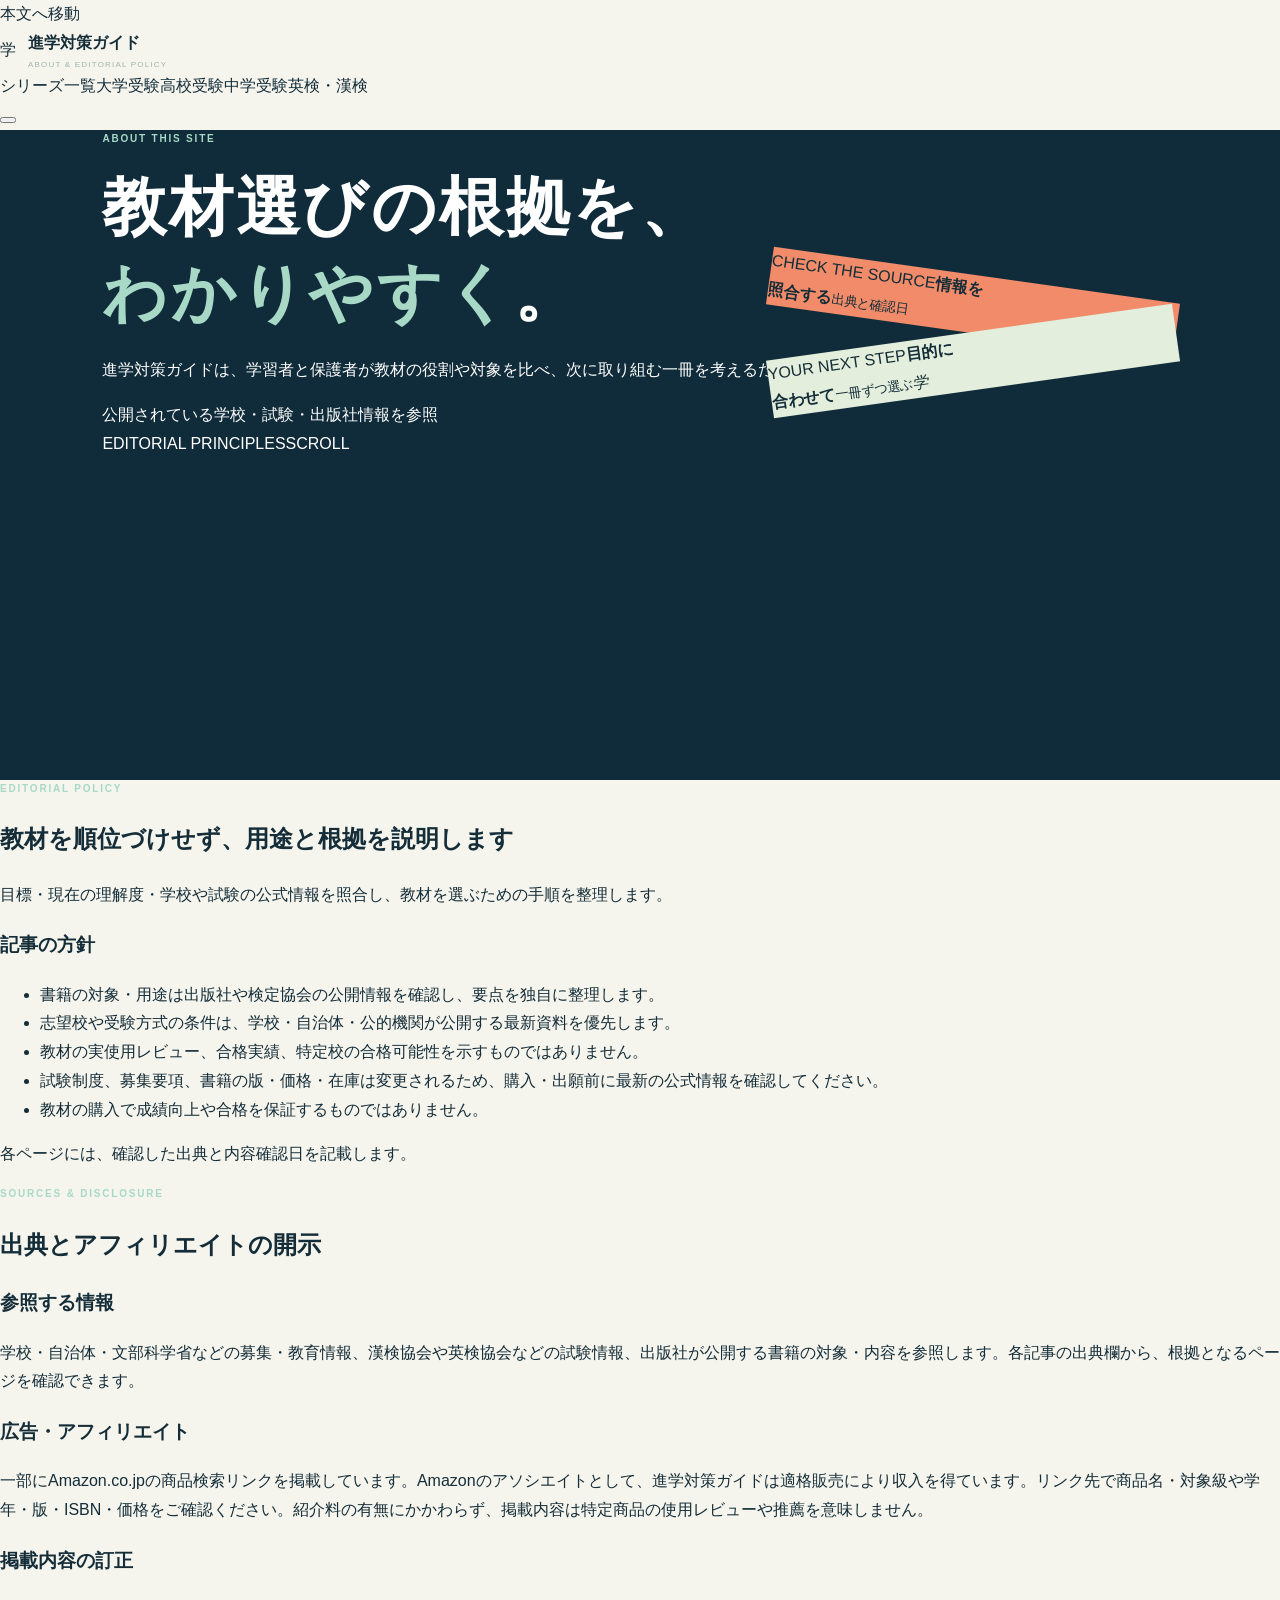
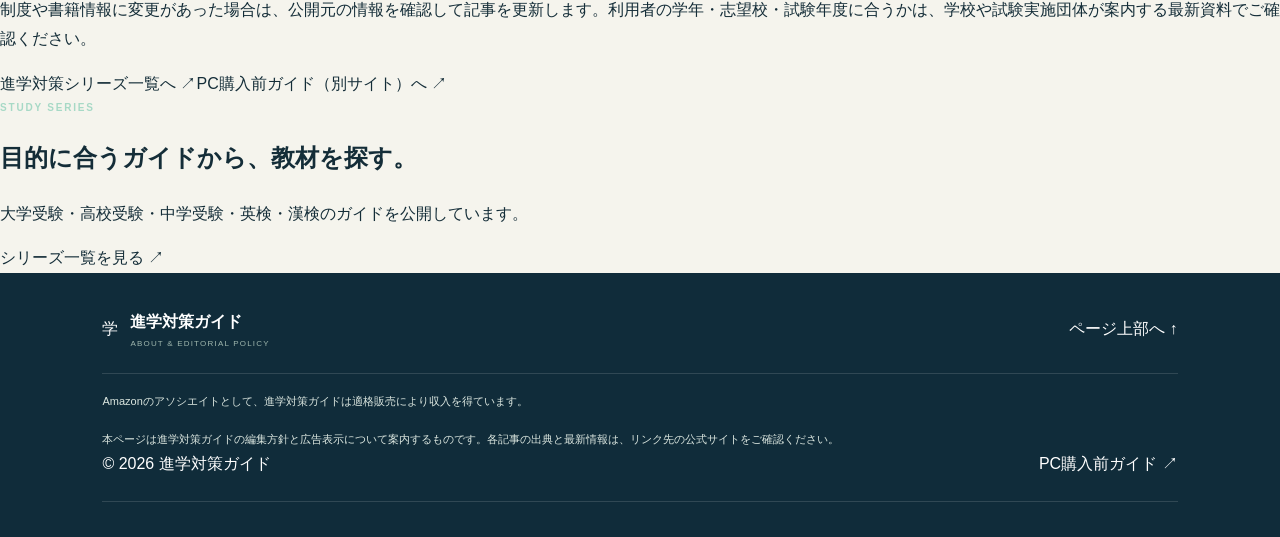
==== site/about/index.html @ ea995391 "Add SEO metadata and editorial policy" ====
<!doctype html>
<html lang="ja">
<head>
<meta charset="utf-8"><meta name="viewport" content="width=device-width, initial-scale=1"><meta name="theme-color" content="#102c3a">
<meta name="description" content="進学対策ガイドの編集方針、参考書情報の参照元、更新方法、Amazonアソシエイトについてご案内します。">
<meta property="og:type" content="website"><meta property="og:site_name" content="進学対策ガイド"><meta property="og:title" content="サイトについて・編集方針｜進学対策ガイド"><meta property="og:description" content="教材比較の方針、参考にする公式情報、広告・アフィリエイトについてご案内します。"><meta property="og:url" content="https://u-hyt.github.io/school-study-guide/about/">
<link rel="canonical" href="https://u-hyt.github.io/school-study-guide/about/"><title>サイトについて・編集方針｜進学対策ガイド</title><link rel="stylesheet" href="../style.css"><script src="../eiken-prep/script.js" defer></script>
<script type="application/ld+json">{"@context":"https://schema.org","@type":"AboutPage","name":"サイトについて・編集方針｜進学対策ガイド","url":"https://u-hyt.github.io/school-study-guide/about/","isPartOf":{"@type":"WebSite","name":"進学対策ガイド","url":"https://u-hyt.github.io/school-study-guide/"}}</script>
</head><body><a class="skip-link" href="#main">本文へ移動</a>
<header class="site-header"><a class="brand" href="../" aria-label="進学対策ガイド トップへ戻る"><span class="brand-mark" aria-hidden="true">学</span><span><strong>進学対策ガイド</strong><small>ABOUT & EDITORIAL POLICY</small></span></a><nav class="main-nav" aria-label="メインナビゲーション"><a href="../">シリーズ一覧</a><a href="../university-books/">大学受験</a><a href="../highschool-entrance/">高校受験</a><a href="../elementary-entrance/">中学受験</a><a href="../eiken-prep/">英検・漢検</a></nav><button class="menu-toggle" type="button" aria-label="メニューを開く" aria-expanded="false"><span></span><span></span></button></header>
<main id="main"><section class="hero about-hero" id="top"><div class="hero-copy"><p class="eyebrow"><span class="eyebrow-line"></span> ABOUT THIS SITE</p><h1>教材選びの根拠を、<br><em>わかりやすく</em>。</h1><p class="hero-lead">進学対策ガイドは、学習者と保護者が教材の役割や対象を比べ、次に取り組む一冊を考えるための独立した情報サイトです。</p><div class="hero-note"><span class="note-dot"></span> 公開されている学校・試験・出版社情報を参照</div></div><div class="hero-art about-art" role="img" aria-label="公式情報を見比べて教材を選ぶイメージ"><div class="art-orbit orbit-one"></div><div class="art-orbit orbit-two"></div><div class="art-book book-back"><span>CHECK THE SOURCE</span><b>情報を<br>照合する</b><small>出典と確認日</small></div><div class="art-book book-front"><span>YOUR NEXT STEP</span><b>目的に<br>合わせて</b><small>一冊ずつ選ぶ</small><i>学</i></div></div><div class="hero-bottom"><span>EDITORIAL PRINCIPLES</span><span class="scroll-mark">SCROLL <i></i></span></div></section>
<section class="section sources-section"><div class="section-heading"><div><p class="eyebrow"><span class="eyebrow-line"></span> EDITORIAL POLICY</p><h2>教材を順位づけせず、用途と根拠を説明します</h2></div><p class="section-intro">目標・現在の理解度・学校や試験の公式情報を照合し、教材を選ぶための手順を整理します。</p></div><div class="sources-card policy-card"><h3>記事の方針</h3><ul><li>書籍の対象・用途は出版社や検定協会の公開情報を確認し、要点を独自に整理します。</li><li>志望校や受験方式の条件は、学校・自治体・公的機関が公開する最新資料を優先します。</li><li>教材の実使用レビュー、合格実績、特定校の合格可能性を示すものではありません。</li><li>試験制度、募集要項、書籍の版・価格・在庫は変更されるため、購入・出願前に最新の公式情報を確認してください。</li><li>教材の購入で成績向上や合格を保証するものではありません。</li></ul><p class="sources-asof">各ページには、確認した出典と内容確認日を記載します。</p></div></section>
<section class="section"><div class="section-heading"><div><p class="eyebrow"><span class="eyebrow-line"></span> SOURCES & DISCLOSURE</p><h2>出典とアフィリエイトの開示</h2></div></div><div class="sources-card policy-card"><h3>参照する情報</h3><p>学校・自治体・文部科学省などの募集・教育情報、漢検協会や英検協会などの試験情報、出版社が公開する書籍の対象・内容を参照します。各記事の出典欄から、根拠となるページを確認できます。</p><h3>広告・アフィリエイト</h3><p>一部にAmazon.co.jpの商品検索リンクを掲載しています。Amazonのアソシエイトとして、進学対策ガイドは適格販売により収入を得ています。リンク先で商品名・対象級や学年・版・ISBN・価格をご確認ください。紹介料の有無にかかわらず、掲載内容は特定商品の使用レビューや推薦を意味しません。</p><h3>掲載内容の訂正</h3><p>制度や書籍情報に変更があった場合は、公開元の情報を確認して記事を更新します。利用者の学年・志望校・試験年度に合うかは、学校や試験実施団体が案内する最新資料でご確認ください。</p><div class="policy-links"><a href="../">進学対策シリーズ一覧へ <span>↗</span></a><a href="https://u-hyt.github.io/hyu-site/">PC購入前ガイド（別サイト）へ <span>↗</span></a></div></div></section>
<section class="last-cta"><p class="eyebrow"><span class="eyebrow-line"></span> STUDY SERIES</p><h2>目的に合うガイドから、教材を探す。</h2><p>大学受験・高校受験・中学受験・英検・漢検のガイドを公開しています。</p><a class="button button-primary" href="../#series">シリーズ一覧を見る <span aria-hidden="true">↗</span></a></section></main>
<footer class="site-footer"><div class="footer-top"><a class="brand brand-footer" href="../"><span class="brand-mark" aria-hidden="true">学</span><span><strong>進学対策ガイド</strong><small>ABOUT & EDITORIAL POLICY</small></span></a><a class="back-top" href="#top">ページ上部へ <span>↑</span></a></div><p class="affiliate-disclosure">Amazonのアソシエイトとして、進学対策ガイドは適格販売により収入を得ています。</p><p class="footer-copy">本ページは進学対策ガイドの編集方針と広告表示について案内するものです。各記事の出典と最新情報は、リンク先の公式サイトをご確認ください。</p><div class="footer-bottom"><span>© 2026 進学対策ガイド</span><span><a href="https://u-hyt.github.io/hyu-site/">PC購入前ガイド ↗</a></span></div></footer></body></html>
---- site/style.css ----
:root{--navy:#102c3a;--ink:#142d38;--paper:#f5f4ed;--white:#fffefa;--teal:#a7d9c6;--coral:#f18b69;--muted:#73817e;--line:#dfe3da}*{box-sizing:border-box}html{scroll-behavior:smooth}body{margin:0;background:var(--paper);color:var(--ink);font-family:Arial,'Noto Sans JP',sans-serif;line-height:1.8}a{color:inherit;text-decoration:none}.hero{min-height:650px;position:relative;overflow:hidden;background:var(--navy);color:white;padding:0 clamp(24px,8vw,120px)}.top-nav{height:82px;display:flex;justify-content:space-between;align-items:center;border-bottom:1px solid #ffffff22;position:relative;z-index:2}.brand{display:flex;align-items:center;gap:12px}.brand b,.brand small{display:block}.brand b{font-size:14px;letter-spacing:.08em}.brand small{font-size:8px;letter-spacing:.15em;color:#9eb6ad}.mark{width:38px;height:38px;border-radius:50%;background:#d9eee2;color:var(--navy);display:grid;place-items:center;font-weight:bold;font-size:19px}.top-link{font-size:11px;color:#c9d9d2}.top-link span{color:var(--teal);margin-left:8px}.hero-inner{position:relative;z-index:1;padding:88px 0 70px;max-width:610px}.eyebrow{font-size:10px;letter-spacing:.18em;font-weight:bold;color:var(--teal);margin:0 0 16px}.eyebrow.dark{color:#317466}.hero h1{font-size:clamp(38px,5vw,64px);line-height:1.35;letter-spacing:.04em;margin:0 0 20px}.hero h1 em{font-style:normal;color:var(--teal)}.lead{font-size:14px;line-height:2.1;color:#d4e1dc;margin:0 0 25px}.cta{display:inline-flex;gap:30px;align-items:center;background:var(--teal);color:var(--navy);padding:12px 19px;font-size:12px;font-weight:bold}.date{font-size:10px;color:#a9bcb6;margin-top:24px}.hero-art{position:absolute;right:clamp(15px,8vw,120px);top:145px;width:410px;height:400px}.orbit{position:absolute;width:355px;height:300px;border:1px solid #38545a;border-radius:50%;transform:rotate(-18deg);top:35px;left:30px}.book{position:absolute;width:190px;height:250px;padding:25px 20px;box-shadow:12px 22px 45px #061f2a66;display:flex;flex-direction:column;gap:20px}.book small{letter-spacing:.13em;font-size:8px}.book b{font-size:25px;line-height:1.5}.book-back{background:var(--coral);color:var(--ink);left:180px;top:95px;transform:rotate(8deg)}.book-front{background:#e3efdc;color:var(--ink);left:65px;top:75px;transform:rotate(-8deg);z-index:1}.tag{position:absolute;z-index:2;background:var(--white);color:var(--ink);padding:8px 12px;font-size:10px;font-weight:bold}.tag-one{top:28px;right:0}.tag-two{bottom:35px;left:0}.intro,.series,.notice{padding:86px clamp(24px,8vw,120px)}.intro{background:var(--white);max-width:none}.intro h2,.section-head h2{font-size:clamp(26px,3.2vw,39px);line-height:1.45;letter-spacing:.03em;margin:0 0 18px}.intro>p:last-child{max-width:680px;color:var(--muted);font-size:13px}.section-head{display:flex;align-items:end;justify-content:space-between;gap:32px;margin-bottom:35px}.section-head p{max-width:330px;color:var(--muted);font-size:12px}.cards{display:grid;grid-template-columns:repeat(3,1fr);gap:18px}.series-card{background:var(--white);padding:24px;min-height:365px;border:1px solid var(--line);transition:transform .2s,box-shadow .2s}.series-card:hover{transform:translateY(-4px);box-shadow:0 14px 34px #102c3a16}.card-no{font-size:9px;letter-spacing:.16em;color:var(--muted);font-weight:bold}.card-visual{height:112px;margin:13px 0 15px;position:relative;overflow:hidden;background:#e5eee5}.highschool .card-visual{background:#f4e5d8}.elementary .card-visual{background:#e3ebf2}.card-circle{position:absolute;left:25px;top:14px;width:84px;height:84px;border-radius:50%;display:grid;place-items:center;background:var(--navy);color:var(--teal);font-size:40px;font-weight:700}.card-arc{position:absolute;width:180px;height:140px;border:1px solid #456c60;border-radius:50%;right:20px;top:12px;transform:rotate(-24deg)}.series-card h3{font-size:19px;margin:0 0 9px}.series-card p{font-size:12px;color:var(--muted);min-height:54px}.card-link{display:flex;justify-content:space-between;border-top:1px solid var(--line);padding-top:13px;font-size:11px;font-weight:bold}.card-link b{color:#317466}.principles{padding:26px clamp(24px,8vw,120px);background:#ecede5;display:grid;grid-template-columns:repeat(3,1fr)}.principles>div{padding:8px 20px;border-right:1px solid #d5d9cf}.principles>div:first-child{padding-left:0}.principles>div:last-child{border:0}.principles span,.principles b,.principles small{display:block}.principles span{color:#317466;font:bold 10px Arial;letter-spacing:.12em}.principles b{font-size:13px}.principles small{font-size:10px;color:var(--muted)}.notice{padding-top:55px;padding-bottom:55px}.notice b{font-size:13px}.notice p{font-size:11px;color:var(--muted);max-width:900px}footer{background:var(--navy);color:white;padding:35px clamp(24px,8vw,120px)}footer>div{display:flex;justify-content:space-between;align-items:center;padding-bottom:22px;border-bottom:1px solid #ffffff22}.footer-brand .mark{background:var(--teal)}footer>p{font-size:11px;color:#dce7e0;margin:18px 0 0}.small{font-size:10px;color:#9eb2ac}footer .small a{color:var(--teal);margin-left:8px}@media(max-width:900px){.hero-art{opacity:.6;right:-110px}.cards{grid-template-columns:1fr 1fr}.series-card:last-child{grid-column:1/-1}}@media(max-width:640px){.hero{min-height:700px}.hero-inner{padding-top:67px}.hero-art{position:relative;top:auto;right:auto;width:100%;height:270px;margin-top:-45px;opacity:.95}.orbit{width:280px;height:220px;left:calc(50% - 140px);top:15px}.book{width:135px;height:180px;padding:17px}.book b{font-size:18px}.book-back{left:calc(50% + 7px);top:65px}.book-front{left:calc(50% - 145px);top:55px}.tag{font-size:9px}.tag-one{right:0}.tag-two{left:0}.section-head{display:block}.section-head p{margin-top:14px}.cards{grid-template-columns:1fr}.series-card:last-child{grid-column:auto}.series-card{min-height:0}.principles{grid-template-columns:1fr;gap:9px}.principles>div{border-right:0;border-bottom:1px solid #d5d9cf;padding:12px 0}.principles>div:last-child{border:0}footer>div{align-items:flex-start;gap:12px}}

.series-card.eiken .card-circle{background:#d6e6e1;color:#143642}.series-card.eiken .card-arc{border-color:#a8cfc1}

@media(min-width:901px){.series-cards,.cards{grid-template-columns:repeat(4,minmax(0,1fr))}.series-card{padding:21px}.series-card h3{font-size:17px}.series-card p{font-size:11px}}

.series-card.kanken .card-circle{background:#eadcc4;color:#493d31}.series-card.kanken .card-arc{border-color:#c8aa78}
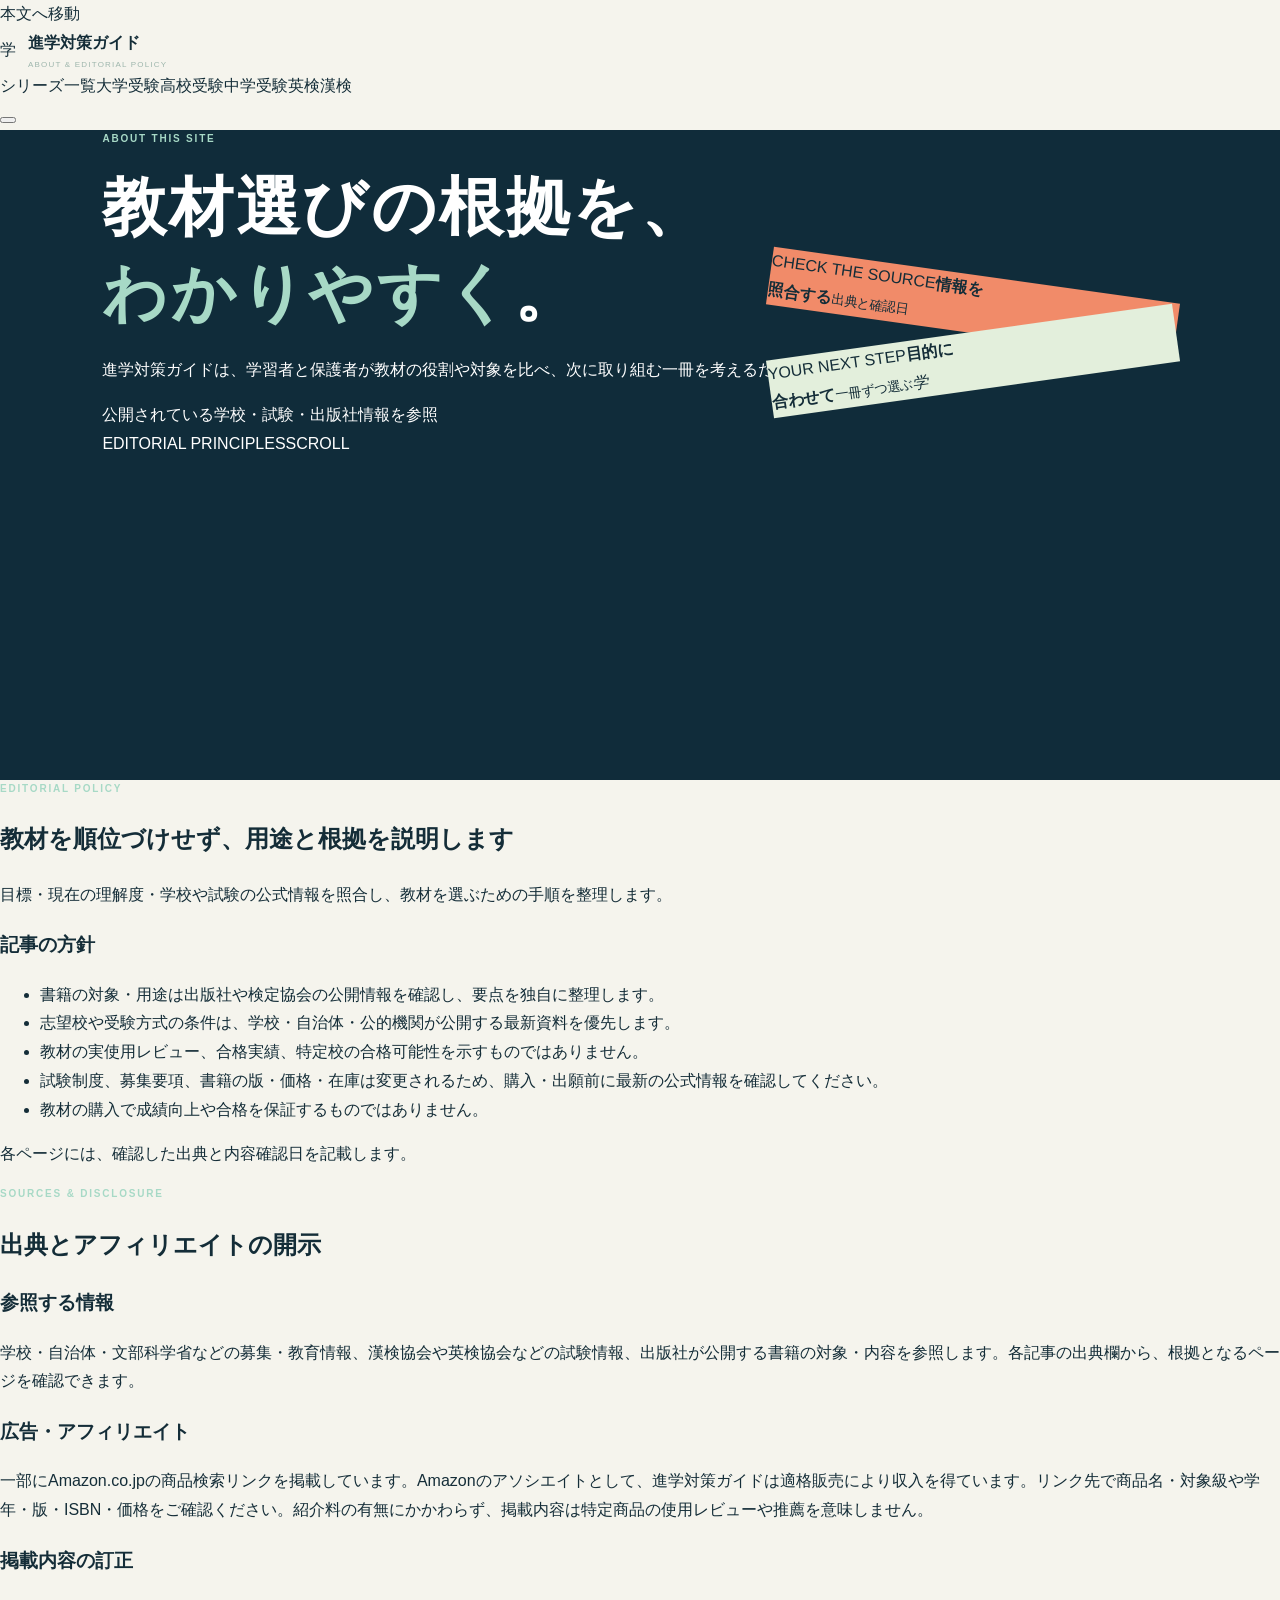
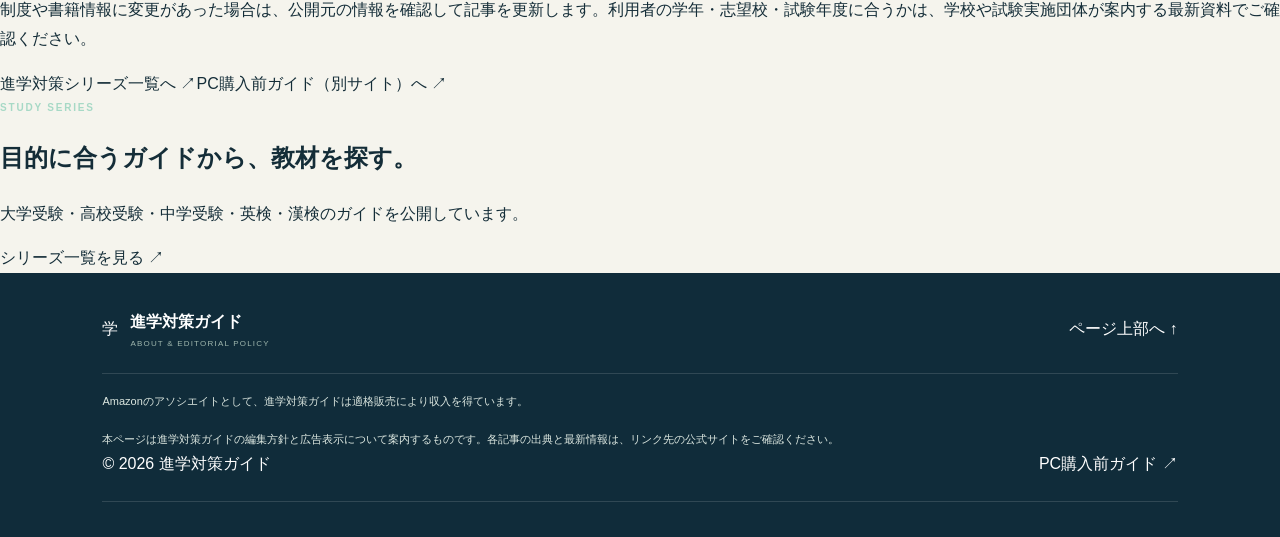
==== commit 39557304: "Clarify exam guide navigation" ====
--- a/site/about/index.html
+++ b/site/about/index.html
@@ -7,7 +7,7 @@
 <link rel="canonical" href="https://u-hyt.github.io/school-study-guide/about/"><title>サイトについて・編集方針｜進学対策ガイド</title><link rel="stylesheet" href="../style.css"><script src="../eiken-prep/script.js" defer></script>
 <script type="application/ld+json">{"@context":"https://schema.org","@type":"AboutPage","name":"サイトについて・編集方針｜進学対策ガイド","url":"https://u-hyt.github.io/school-study-guide/about/","isPartOf":{"@type":"WebSite","name":"進学対策ガイド","url":"https://u-hyt.github.io/school-study-guide/"}}</script>
 </head><body><a class="skip-link" href="#main">本文へ移動</a>
-<header class="site-header"><a class="brand" href="../" aria-label="進学対策ガイド トップへ戻る"><span class="brand-mark" aria-hidden="true">学</span><span><strong>進学対策ガイド</strong><small>ABOUT & EDITORIAL POLICY</small></span></a><nav class="main-nav" aria-label="メインナビゲーション"><a href="../">シリーズ一覧</a><a href="../university-books/">大学受験</a><a href="../highschool-entrance/">高校受験</a><a href="../elementary-entrance/">中学受験</a><a href="../eiken-prep/">英検・漢検</a></nav><button class="menu-toggle" type="button" aria-label="メニューを開く" aria-expanded="false"><span></span><span></span></button></header>
+<header class="site-header"><a class="brand" href="../" aria-label="進学対策ガイド トップへ戻る"><span class="brand-mark" aria-hidden="true">学</span><span><strong>進学対策ガイド</strong><small>ABOUT & EDITORIAL POLICY</small></span></a><nav class="main-nav" aria-label="メインナビゲーション"><a href="../">シリーズ一覧</a><a href="../university-books/">大学受験</a><a href="../highschool-entrance/">高校受験</a><a href="../elementary-entrance/">中学受験</a><a href="../eiken-prep/">英検</a><a href="../kanji-kentei/">漢検</a></nav><button class="menu-toggle" type="button" aria-label="メニューを開く" aria-expanded="false"><span></span><span></span></button></header>
 <main id="main"><section class="hero about-hero" id="top"><div class="hero-copy"><p class="eyebrow"><span class="eyebrow-line"></span> ABOUT THIS SITE</p><h1>教材選びの根拠を、<br><em>わかりやすく</em>。</h1><p class="hero-lead">進学対策ガイドは、学習者と保護者が教材の役割や対象を比べ、次に取り組む一冊を考えるための独立した情報サイトです。</p><div class="hero-note"><span class="note-dot"></span> 公開されている学校・試験・出版社情報を参照</div></div><div class="hero-art about-art" role="img" aria-label="公式情報を見比べて教材を選ぶイメージ"><div class="art-orbit orbit-one"></div><div class="art-orbit orbit-two"></div><div class="art-book book-back"><span>CHECK THE SOURCE</span><b>情報を<br>照合する</b><small>出典と確認日</small></div><div class="art-book book-front"><span>YOUR NEXT STEP</span><b>目的に<br>合わせて</b><small>一冊ずつ選ぶ</small><i>学</i></div></div><div class="hero-bottom"><span>EDITORIAL PRINCIPLES</span><span class="scroll-mark">SCROLL <i></i></span></div></section>
 <section class="section sources-section"><div class="section-heading"><div><p class="eyebrow"><span class="eyebrow-line"></span> EDITORIAL POLICY</p><h2>教材を順位づけせず、用途と根拠を説明します</h2></div><p class="section-intro">目標・現在の理解度・学校や試験の公式情報を照合し、教材を選ぶための手順を整理します。</p></div><div class="sources-card policy-card"><h3>記事の方針</h3><ul><li>書籍の対象・用途は出版社や検定協会の公開情報を確認し、要点を独自に整理します。</li><li>志望校や受験方式の条件は、学校・自治体・公的機関が公開する最新資料を優先します。</li><li>教材の実使用レビュー、合格実績、特定校の合格可能性を示すものではありません。</li><li>試験制度、募集要項、書籍の版・価格・在庫は変更されるため、購入・出願前に最新の公式情報を確認してください。</li><li>教材の購入で成績向上や合格を保証するものではありません。</li></ul><p class="sources-asof">各ページには、確認した出典と内容確認日を記載します。</p></div></section>
 <section class="section"><div class="section-heading"><div><p class="eyebrow"><span class="eyebrow-line"></span> SOURCES & DISCLOSURE</p><h2>出典とアフィリエイトの開示</h2></div></div><div class="sources-card policy-card"><h3>参照する情報</h3><p>学校・自治体・文部科学省などの募集・教育情報、漢検協会や英検協会などの試験情報、出版社が公開する書籍の対象・内容を参照します。各記事の出典欄から、根拠となるページを確認できます。</p><h3>広告・アフィリエイト</h3><p>一部にAmazon.co.jpの商品検索リンクを掲載しています。Amazonのアソシエイトとして、進学対策ガイドは適格販売により収入を得ています。リンク先で商品名・対象級や学年・版・ISBN・価格をご確認ください。紹介料の有無にかかわらず、掲載内容は特定商品の使用レビューや推薦を意味しません。</p><h3>掲載内容の訂正</h3><p>制度や書籍情報に変更があった場合は、公開元の情報を確認して記事を更新します。利用者の学年・志望校・試験年度に合うかは、学校や試験実施団体が案内する最新資料でご確認ください。</p><div class="policy-links"><a href="../">進学対策シリーズ一覧へ <span>↗</span></a><a href="https://u-hyt.github.io/hyu-site/">PC購入前ガイド（別サイト）へ <span>↗</span></a></div></div></section>
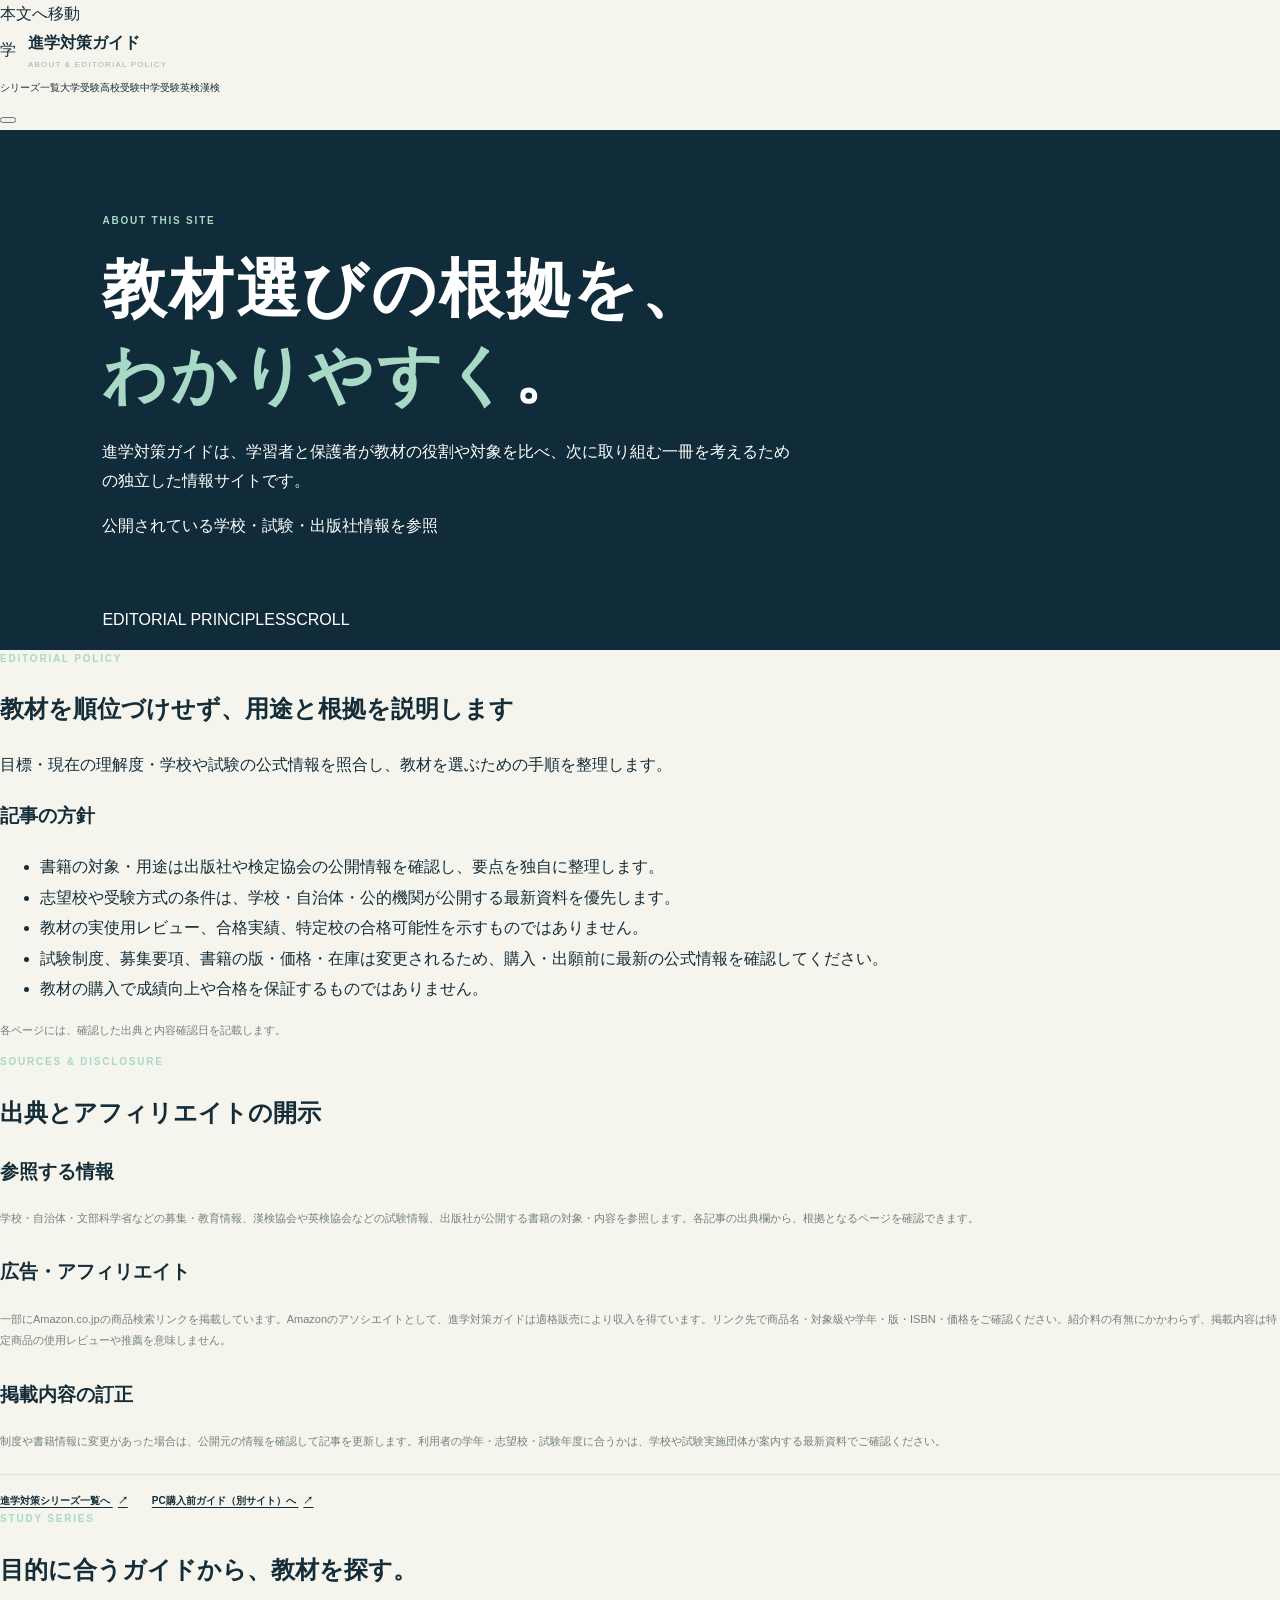
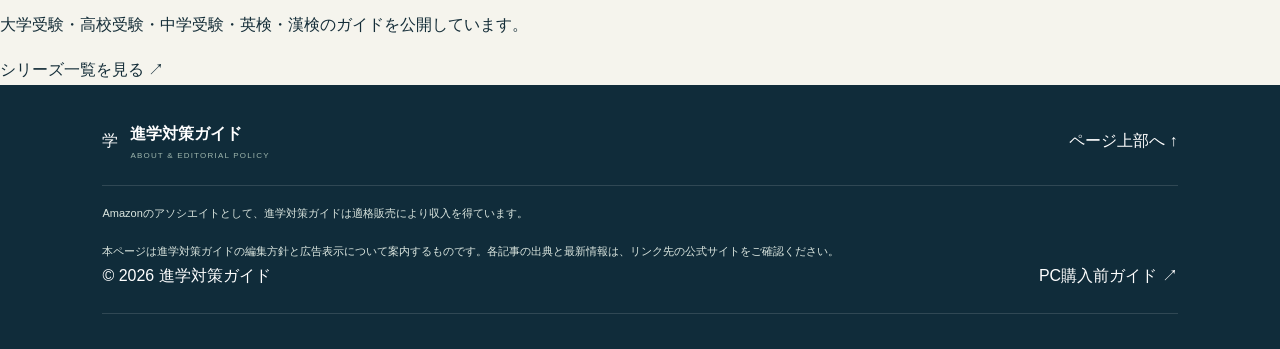
==== commit b92874f2: "Improve editorial page layout" ====
--- a/site/about/index.html
+++ b/site/about/index.html
@@ -4,7 +4,7 @@
 <meta charset="utf-8"><meta name="viewport" content="width=device-width, initial-scale=1"><meta name="theme-color" content="#102c3a">
 <meta name="description" content="進学対策ガイドの編集方針、参考書情報の参照元、更新方法、Amazonアソシエイトについてご案内します。">
 <meta property="og:type" content="website"><meta property="og:site_name" content="進学対策ガイド"><meta property="og:title" content="サイトについて・編集方針｜進学対策ガイド"><meta property="og:description" content="教材比較の方針、参考にする公式情報、広告・アフィリエイトについてご案内します。"><meta property="og:url" content="https://u-hyt.github.io/school-study-guide/about/">
-<link rel="canonical" href="https://u-hyt.github.io/school-study-guide/about/"><title>サイトについて・編集方針｜進学対策ガイド</title><link rel="stylesheet" href="../style.css"><script src="../eiken-prep/script.js" defer></script>
+<link rel="canonical" href="https://u-hyt.github.io/school-study-guide/about/"><title>サイトについて・編集方針｜進学対策ガイド</title><link rel="stylesheet" href="../style.css"><link rel="stylesheet" href="extra.css"><script src="../eiken-prep/script.js" defer></script>
 <script type="application/ld+json">{"@context":"https://schema.org","@type":"AboutPage","name":"サイトについて・編集方針｜進学対策ガイド","url":"https://u-hyt.github.io/school-study-guide/about/","isPartOf":{"@type":"WebSite","name":"進学対策ガイド","url":"https://u-hyt.github.io/school-study-guide/"}}</script>
 </head><body><a class="skip-link" href="#main">本文へ移動</a>
 <header class="site-header"><a class="brand" href="../" aria-label="進学対策ガイド トップへ戻る"><span class="brand-mark" aria-hidden="true">学</span><span><strong>進学対策ガイド</strong><small>ABOUT & EDITORIAL POLICY</small></span></a><nav class="main-nav" aria-label="メインナビゲーション"><a href="../">シリーズ一覧</a><a href="../university-books/">大学受験</a><a href="../highschool-entrance/">高校受験</a><a href="../elementary-entrance/">中学受験</a><a href="../eiken-prep/">英検</a><a href="../kanji-kentei/">漢検</a></nav><button class="menu-toggle" type="button" aria-label="メニューを開く" aria-expanded="false"><span></span><span></span></button></header>
--- a/site/about/extra.css
+++ b/site/about/extra.css
@@ -0,0 +1,3 @@
+.about-hero{display:block;min-height:520px}.about-hero .hero-copy{position:relative;z-index:1;max-width:700px;padding:82px 0 65px}.about-hero .hero-art{display:none}.about-hero .hero-bottom{z-index:1}.policy-card{line-height:1.9}.policy-card>p{font-size:11px;line-height:1.95;color:var(--muted)}.policy-card h3:not(:first-child){margin-top:25px}.policy-links{display:flex;flex-wrap:wrap;gap:12px 24px;border-top:1px solid var(--line);padding-top:16px;margin-top:22px}.policy-links a{font-size:10px;font-weight:700;color:var(--teal-deep);text-decoration:underline;text-underline-offset:3px}.policy-links span{margin-left:5px}
+.site-header{gap:15px}.main-nav{gap:clamp(9px,1vw,16px)}.main-nav>a{font-size:10px;white-space:nowrap}
+@media(max-width:650px){.about-hero{min-height:490px}.about-hero .hero-copy{padding:65px 0 55px}.policy-links{display:grid;gap:12px}}
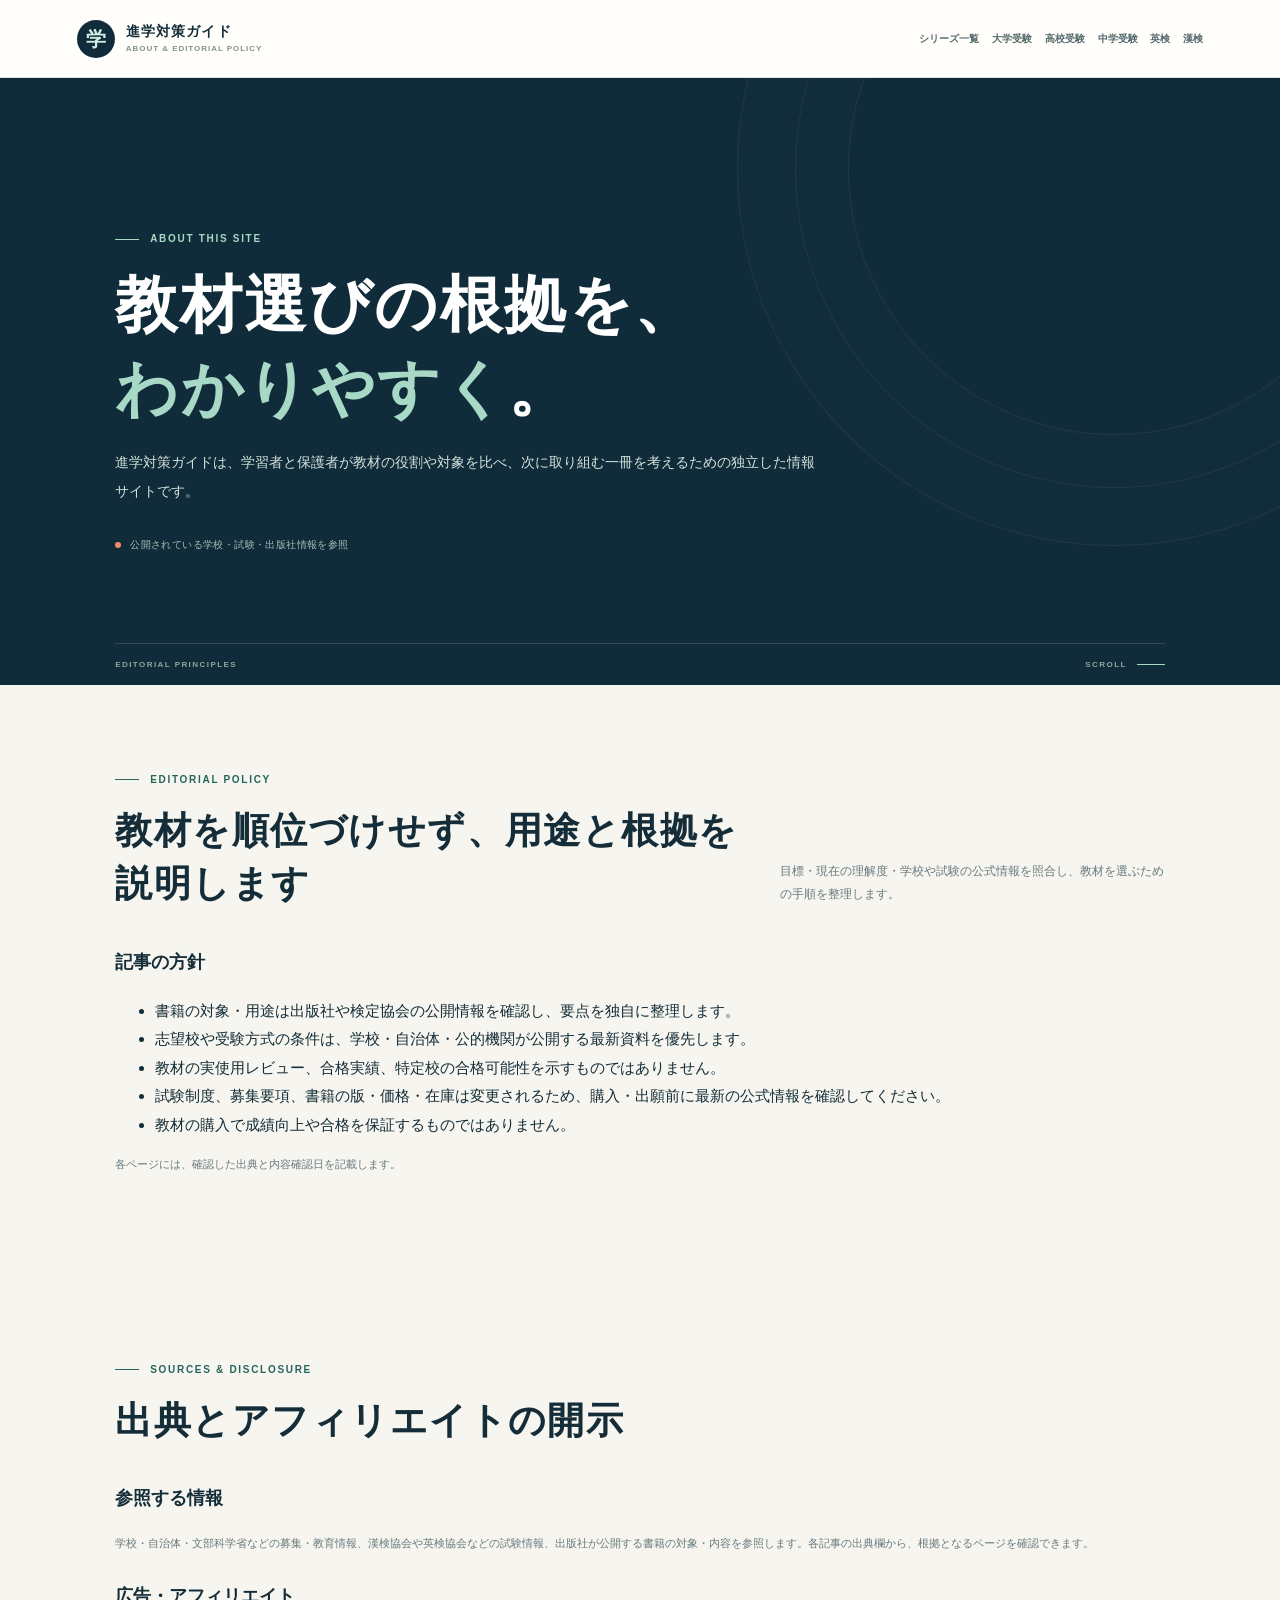
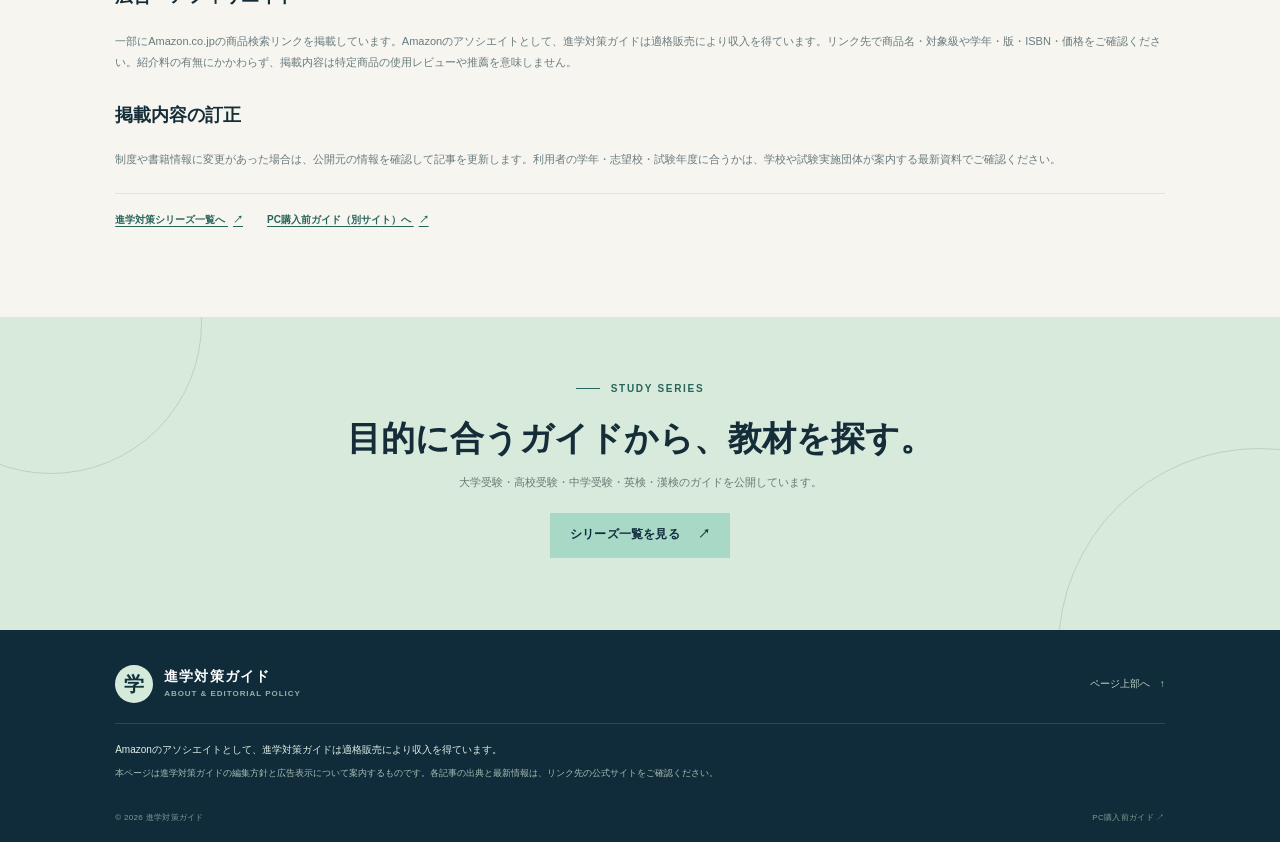
==== commit 71464313: "Use study guide styles for editorial page" ====
--- a/site/about/index.html
+++ b/site/about/index.html
@@ -4,7 +4,7 @@
 <meta charset="utf-8"><meta name="viewport" content="width=device-width, initial-scale=1"><meta name="theme-color" content="#102c3a">
 <meta name="description" content="進学対策ガイドの編集方針、参考書情報の参照元、更新方法、Amazonアソシエイトについてご案内します。">
 <meta property="og:type" content="website"><meta property="og:site_name" content="進学対策ガイド"><meta property="og:title" content="サイトについて・編集方針｜進学対策ガイド"><meta property="og:description" content="教材比較の方針、参考にする公式情報、広告・アフィリエイトについてご案内します。"><meta property="og:url" content="https://u-hyt.github.io/school-study-guide/about/">
-<link rel="canonical" href="https://u-hyt.github.io/school-study-guide/about/"><title>サイトについて・編集方針｜進学対策ガイド</title><link rel="stylesheet" href="../style.css"><link rel="stylesheet" href="extra.css"><script src="../eiken-prep/script.js" defer></script>
+<link rel="canonical" href="https://u-hyt.github.io/school-study-guide/about/"><title>サイトについて・編集方針｜進学対策ガイド</title><link rel="stylesheet" href="../eiken-prep/style.css"><link rel="stylesheet" href="extra.css"><script src="../eiken-prep/script.js" defer></script>
 <script type="application/ld+json">{"@context":"https://schema.org","@type":"AboutPage","name":"サイトについて・編集方針｜進学対策ガイド","url":"https://u-hyt.github.io/school-study-guide/about/","isPartOf":{"@type":"WebSite","name":"進学対策ガイド","url":"https://u-hyt.github.io/school-study-guide/"}}</script>
 </head><body><a class="skip-link" href="#main">本文へ移動</a>
 <header class="site-header"><a class="brand" href="../" aria-label="進学対策ガイド トップへ戻る"><span class="brand-mark" aria-hidden="true">学</span><span><strong>進学対策ガイド</strong><small>ABOUT & EDITORIAL POLICY</small></span></a><nav class="main-nav" aria-label="メインナビゲーション"><a href="../">シリーズ一覧</a><a href="../university-books/">大学受験</a><a href="../highschool-entrance/">高校受験</a><a href="../elementary-entrance/">中学受験</a><a href="../eiken-prep/">英検</a><a href="../kanji-kentei/">漢検</a></nav><button class="menu-toggle" type="button" aria-label="メニューを開く" aria-expanded="false"><span></span><span></span></button></header>
--- a/site/eiken-prep/style.css
+++ b/site/eiken-prep/style.css
@@ -0,0 +1,9 @@
+@import url('https://fonts.googleapis.com/css2?family=DM+Sans:wght@400;500;600;700&family=Noto+Sans+JP:wght@400;500;600;700;800&display=swap');
+:root{--ink:#142d38;--muted:#687a7f;--paper:#f6f5ef;--white:#fffefa;--teal:#a7d9c6;--teal-deep:#26645c;--line:#e2e4da;--navy:#102c3a;--coral:#f18b69;--serif:Georgia,'Times New Roman',serif;--sans:'DM Sans','Noto Sans JP',sans-serif}*{box-sizing:border-box}html{scroll-behavior:smooth;scroll-padding-top:86px}body{margin:0;color:var(--ink);background:var(--paper);font-family:var(--sans);font-size:15px;line-height:1.8}a{color:inherit;text-decoration:none}button{font:inherit}.skip-link{position:absolute;top:-50px;left:12px;z-index:20;background:#fff;padding:8px 14px}.skip-link:focus{top:10px}.site-header{height:78px;padding:0 clamp(20px,6vw,92px);display:flex;align-items:center;justify-content:space-between;background:var(--white);border-bottom:1px solid var(--line);position:sticky;top:0;z-index:10}.brand{display:flex;align-items:center;gap:11px}.brand-mark{height:38px;width:38px;border-radius:50%;display:grid;place-items:center;background:var(--navy);color:#d4f0e4;font-size:20px;font-weight:700}.brand strong{font-size:14px;letter-spacing:.08em;display:block;line-height:1.2}.brand small{font:600 8px/1.4 var(--sans);letter-spacing:.12em;color:#84928f;display:block;margin-top:4px}.main-nav{display:flex;align-items:center;gap:34px;font-size:12px;font-weight:600}.main-nav a:not(.nav-cta){color:#53686a}.main-nav a:hover,.text-link:hover,.publisher-link:hover{color:var(--teal-deep)}.nav-cta{padding:10px 16px;border:1px solid #d5ddd5;border-radius:3px}.nav-cta span{color:var(--teal-deep);margin-left:5px}.menu-toggle{display:none;border:0;background:none}.hero{background:var(--navy);color:#fff;min-height:580px;padding:72px clamp(24px,9vw,138px) 66px;position:relative;overflow:hidden;display:grid;grid-template-columns:1.1fr .9fr;align-items:center;gap:30px}.hero:before{content:'';position:absolute;width:530px;height:530px;border-radius:50%;border:1px solid #29434c;right:-100px;top:-175px;box-shadow:0 0 0 52px #122f3d,0 0 0 53px #29434c,0 0 0 110px #122f3d,0 0 0 111px #29434c;opacity:.6}.hero-copy{position:relative;z-index:1;max-width:600px}.eyebrow{display:flex;align-items:center;gap:11px;font:700 10px/1.4 var(--sans);letter-spacing:.17em;color:var(--teal-deep);margin:0 0 17px}.eyebrow-line{display:inline-block;width:24px;height:1px;background:currentColor}.hero .eyebrow,.eyebrow-light{color:var(--teal)}h1,h2,h3,p{margin-top:0}.hero h1{font-size:clamp(36px,5vw,62px);line-height:1.35;letter-spacing:.04em;margin:0 0 18px;font-weight:700}.hero h1 em,.goal-copy h2 em{font-style:normal;color:var(--teal)}.hero-lead{font-size:14px;line-height:2.05;color:#d4e1dc;margin:0 0 27px}.hero-actions{display:flex;align-items:center;gap:22px}.button{display:inline-flex;align-items:center;justify-content:center;gap:18px;min-height:45px;padding:0 20px;font-size:12px;font-weight:700;letter-spacing:.02em;transition:transform .2s,background .2s}.button:hover{transform:translateY(-2px)}.button-primary{background:var(--teal);color:var(--navy)}.button-primary:hover{background:#c3eadb}.text-link{font-size:12px;font-weight:700;color:var(--ink)}.hero .text-link{color:#d0e2dc}.text-link span{margin-left:8px}.hero-note{margin-top:30px;color:#aabdb8;font-size:10px;letter-spacing:.04em;display:flex;align-items:center;gap:9px}.note-dot{width:6px;height:6px;border-radius:50%;background:var(--coral)}.hero-art{height:390px;position:relative;display:grid;place-items:center}.art-orbit{position:absolute;border:1px solid #35515a;border-radius:50%;transform:rotate(-24deg)}.orbit-one{width:375px;height:240px}.orbit-two{width:320px;height:320px;transform:rotate(38deg)}.art-book{position:absolute;width:186px;height:245px;padding:20px 17px 15px;box-shadow:17px 20px 42px #081e2b88;display:flex;flex-direction:column;justify-content:flex-start;gap:12px}.art-book span{font:700 8px var(--sans);letter-spacing:.15em;opacity:.7}.art-book b{font-size:22px;line-height:1.5;letter-spacing:.04em}.art-book small{font-size:9px;opacity:.75;letter-spacing:.07em}.book-back{background:#ef8a69;color:#14313b;transform:rotate(9deg) translate(61px,4px)}.book-front{background:#e4f0da;color:#163642;transform:rotate(-8deg) translate(-44px,12px);z-index:1}.art-book i{position:absolute;bottom:13px;right:17px;font:normal 28px var(--serif);color:#408072}.goal-tag{position:absolute;z-index:2;background:var(--white);color:var(--ink);padding:8px 13px;font-size:10px;font-weight:700;box-shadow:0 5px 15px #071b2750}.goal-tag span{color:var(--teal-deep);padding-right:7px;font:700 9px var(--sans)}.tag-top{top:29px;right:12px}.tag-bottom{bottom:37px;left:0}.art-star{position:absolute;color:var(--teal);font-size:22px}.star-one{left:25px;top:55px}.star-two{right:45px;bottom:25px;font-size:15px}.art-caption{position:absolute;right:10px;bottom:87px;color:#91aea7;font:10px/1.2 var(--sans);letter-spacing:.18em;text-align:right}.art-caption strong{color:var(--teal);font-size:13px}.hero-bottom{position:absolute;bottom:0;left:clamp(24px,9vw,138px);right:clamp(24px,9vw,138px);height:42px;border-top:1px solid #344953;display:flex;align-items:center;justify-content:space-between;color:#8ea8a1;font:600 8px var(--sans);letter-spacing:.18em}.scroll-mark{display:flex;align-items:center;gap:10px}.scroll-mark i{height:1px;width:28px;background:var(--teal)}.trust-strip{padding:24px clamp(24px,9vw,138px);background:#fffefa;display:grid;grid-template-columns:repeat(3,1fr);border-bottom:1px solid var(--line)}.trust-strip>div{display:flex;gap:13px;align-items:center;padding:4px 25px;border-right:1px solid var(--line)}.trust-strip>div:first-child{padding-left:0}.trust-strip>div:last-child{border:0}.strip-icon{height:30px;width:30px;border-radius:50%;display:grid;place-items:center;background:#e3f1e8;color:var(--teal-deep);font:700 10px var(--sans)}.trust-strip b,.trust-strip small{display:block}.trust-strip b{font-size:12px}.trust-strip small{font-size:10px;color:var(--muted);margin-top:2px}.section{padding:88px clamp(24px,9vw,138px)}.section-heading{display:flex;justify-content:space-between;align-items:flex-end;gap:40px;margin-bottom:35px}.section-heading h2{font-size:clamp(25px,3.2vw,37px);line-height:1.45;margin:0;letter-spacing:.04em}.section-intro{max-width:390px;color:var(--muted);font-size:12px;line-height:1.9;margin:0 0 5px}.route-tabs{display:flex;gap:8px;border-bottom:1px solid #d8ded7;overflow-x:auto}.route-tab{border:0;background:none;white-space:nowrap;padding:12px 16px;color:#75817d;font-size:11px;cursor:pointer;border-bottom:2px solid transparent}.route-tab.is-active{color:var(--ink);font-weight:700;border-color:var(--teal-deep)}.route-panel{display:grid;grid-template-columns:1.02fr .98fr;min-height:460px;background:var(--white);border:1px solid #e7e7de;border-top:0}.route-copy{padding:38px 38px 30px}.route-index{display:flex;align-items:center;gap:10px;color:var(--teal-deep);font:700 9px var(--sans);letter-spacing:.12em}.route-dash{width:20px;height:1px;background:#96b9aa}.route-index span:last-child{color:#8b9792}.route-copy h3{font-size:24px;line-height:1.6;margin:21px 0 12px;letter-spacing:.02em}.route-copy>p{font-size:12px;color:var(--muted);line-height:1.95;margin-bottom:21px}.route-steps{list-style:none;padding:0;margin:0 0 24px}.route-steps li{display:flex;align-items:flex-start;gap:12px;padding:10px 0;border-top:1px solid #edf0e9}.route-steps li>span{height:22px;width:22px;display:grid;place-items:center;border:1px solid #bdd6c9;color:var(--teal-deep);border-radius:50%;font:700 9px var(--sans);flex:none}.route-steps b,.route-steps small{display:block}.route-steps b{font-size:11px}.route-steps small{font-size:10px;color:var(--muted);margin-top:1px}.route-visual{position:relative;overflow:hidden;background:#dcebe1;padding:27px 30px;min-height:100%}.route-visual:after{content:'';position:absolute;width:320px;height:320px;border:1px solid #bdd3c5;border-radius:50%;right:-110px;bottom:-150px;box-shadow:0 0 0 40px #dcebe1,0 0 0 41px #bdd3c5}.route-visual-top{position:relative;z-index:1;display:flex;justify-content:space-between;color:#57796c;font:700 9px var(--sans);letter-spacing:.13em}.route-chapter{color:#8ca89b}.route-ladder{position:relative;z-index:1;margin:43px 0 24px 17px}.ladder-line{position:absolute;left:14px;top:16px;bottom:24px;border-left:1px dashed #91b2a0}.ladder-step{position:relative;display:flex;align-items:center;gap:14px;margin:0 0 25px}.ladder-dot{height:30px;width:30px;border-radius:50%;background:#fffefa;color:var(--teal-deep);display:grid;place-items:center;font:700 9px var(--sans);border:1px solid #c7dbce;z-index:1}.ladder-step div{flex:1}.ladder-step small{font:700 8px var(--sans);color:#779788;letter-spacing:.1em;display:block}.ladder-step b{font-size:13px}.ladder-step i{font-style:normal;color:#669483}.route-reminder{position:relative;z-index:2;background:#fffefa;display:flex;align-items:center;gap:10px;padding:12px 15px;max-width:310px}.reminder-icon{height:24px;width:24px;background:#e4f0e6;color:#43806f;display:grid;place-items:center;border-radius:50%;font-size:12px}.route-reminder p{margin:0;font-size:10px}.route-reminder small{color:var(--muted)}.visual-number{position:absolute;bottom:25px;right:30px;z-index:1;text-align:right;color:#85a997;font:700 9px/1.45 var(--sans);letter-spacing:.17em}.route-footnote{font-size:10px;color:#7d8984;margin:13px 0 0}.compare-section{background:#eeefe8}.compare-toolbar{display:flex;justify-content:space-between;align-items:center;margin:-7px 0 20px}.filter-pills{display:flex;gap:7px}.filter-pill{border:1px solid #d6ddd4;background:transparent;border-radius:30px;padding:7px 12px;font-size:10px;color:#60716e;cursor:pointer}.filter-pill span{margin-left:5px;font:700 8px var(--sans);color:#8aa196}.filter-pill.is-active{background:var(--navy);border-color:var(--navy);color:#fff}.filter-pill.is-active span{color:#b1d9c8}.compare-note{font-size:10px;color:#75817d;margin:0}.book-grid{display:grid;grid-template-columns:repeat(3,1fr);gap:15px}.book-card{background:var(--white);border:1px solid #e4e7df;min-width:0;transition:transform .22s,box-shadow .22s}.book-card:hover{transform:translateY(-3px);box-shadow:0 13px 28px #122b3512}.book-card[hidden]{display:none}.book-topline{display:flex;justify-content:space-between;align-items:center;padding:15px 17px 0}.subject-label,.level-label{font:700 8px var(--sans);letter-spacing:.12em}.math-label{color:#34756a}.english-label{color:#b76c4f}.level-label{letter-spacing:.03em;color:#72827b;background:#eff2eb;border-radius:20px;padding:4px 8px}.level-high{color:#846b32;background:#f4edce}.book-cover{height:155px;margin:14px 17px 0;padding:16px;position:relative;overflow:hidden;display:flex;flex-direction:column;gap:7px;box-shadow:5px 7px 12px #172d3815}.book-cover:after{content:'';position:absolute;width:108px;height:108px;border:1px solid #ffffff70;border-radius:50%;right:-23px;bottom:-33px;box-shadow:0 0 0 14px #ffffff15,0 0 0 28px #ffffff15}.book-cover span{font:700 7px var(--sans);letter-spacing:.15em;opacity:.75}.book-cover b{font-size:20px;line-height:1.4;letter-spacing:.03em}.book-cover small{font:700 7px var(--sans);letter-spacing:.1em;opacity:.75}.book-cover i{position:absolute;right:14px;top:12px;font:italic 24px var(--serif);opacity:.55}.cover-cream{background:#f2e7c9;color:#34453c}.cover-mint{background:#c9e4d3;color:#1c534d}.cover-yellow{background:#e6d883;color:#494326}.cover-blue{background:#b5cee4;color:#233f60}.cover-coral{background:#e78b74;color:#432c2d}.cover-lilac{background:#cec8e7;color:#383653}.book-content{padding:15px 17px 18px}.book-purpose{color:#698577;font-size:9px;font-weight:700;letter-spacing:.04em;margin:0 0 4px}.book-content h3{font-size:14px;line-height:1.6;margin:0 0 8px;min-height:45px}.book-summary{font-size:10px;line-height:1.85;color:#677672;min-height:74px;margin-bottom:11px}.book-meta{display:flex;flex-wrap:wrap;gap:5px;margin-bottom:13px}.book-meta span{font-size:8px;color:#72807a;background:#f0f2ed;padding:4px 7px}.book-actions{display:flex;flex-direction:column;gap:8px;align-items:flex-start}.button-dark{background:var(--navy);color:#fff;min-height:38px;width:100%;justify-content:space-between;padding:0 14px;font-size:10px}.button-dark:hover{background:#235054}.publisher-link{font-size:9px;color:#687d75;text-decoration:underline;text-underline-offset:3px}.product-caveat{display:flex;align-items:flex-start;gap:10px;margin-top:18px;padding:14px 16px;background:#e4e8df;color:#64746e}.product-caveat p{font-size:10px;line-height:1.8;margin:0}.caveat-icon{height:18px;width:18px;border:1px solid #9eb2a5;color:#54786a;border-radius:50%;display:grid;place-items:center;font:700 10px var(--serif);flex:none}.goal-section{background:var(--navy);color:#fff;display:grid;grid-template-columns:.9fr 1.1fr;gap:8%;align-items:center;padding:76px clamp(24px,13vw,198px);overflow:hidden}.goal-visual{height:300px;position:relative;display:grid;place-items:center}.goal-ring{position:absolute;border:1px solid #42626a;border-radius:50%;transform:rotate(-28deg)}.ring-a{width:275px;height:210px}.ring-b{width:220px;height:260px;transform:rotate(37deg)}.goal-core{height:129px;width:129px;border-radius:50%;display:flex;flex-direction:column;align-items:center;justify-content:center;background:#d7ead9;color:#183641;line-height:1.25;z-index:1;box-shadow:0 0 0 9px #284650}.goal-core span,.goal-core small{font:700 8px var(--sans);letter-spacing:.12em;text-align:center}.goal-core b{font:700 24px var(--sans);letter-spacing:.06em}.goal-core small{font-weight:500;line-height:1.5;margin-top:5px;color:#55716e}.goal-orbit-label{position:absolute;background:#f5f3e9;color:#1d4145;border-radius:30px;padding:5px 12px;font-size:9px;font-weight:700}.label-a{top:19px;left:39px}.label-b{top:65px;right:6px}.label-c{bottom:35px;right:41px}.label-d{bottom:46px;left:7px}.goal-copy{max-width:490px}.goal-copy h2{font-size:clamp(27px,3.4vw,40px);line-height:1.5;margin:0 0 15px;letter-spacing:.03em}.goal-copy>p:not(.eyebrow){font-size:12px;line-height:2;color:#c1d2cd;margin:0 0 23px}.button-outline{border:1px solid #73918a;color:#e2f1e8}.button-outline:hover{background:#234653}.check-grid{display:grid;grid-template-columns:repeat(3,1fr);gap:14px}.check-card{background:var(--white);border:1px solid #e4e7df;padding:20px 21px 23px;position:relative;min-height:250px}.check-no{position:absolute;right:18px;top:17px;font:italic 16px var(--serif);color:#a5b5aa}.check-symbol{height:36px;width:36px;border-radius:50%;display:grid;place-items:center;font-size:20px;margin-bottom:17px}.symbol-target{background:#e4f0e5;color:#3e7763}.symbol-level{background:#f7e9ce;color:#b77d38}.symbol-plan{background:#e8e4f3;color:#7770a2}.check-card h3{font-size:14px;margin:0 0 8px}.check-card p{font-size:10px;color:var(--muted);line-height:1.9;min-height:76px;margin-bottom:12px}.check-card>a{font-size:9px;color:var(--teal-deep);font-weight:700;text-decoration:underline;text-underline-offset:3px}.check-card>a span{margin-left:4px}.official-note{margin-top:20px;background:#e8ebe3;padding:17px 20px;display:flex;gap:14px;align-items:flex-start}.official-note-mark{width:22px;height:22px;border:1px solid #82958a;border-radius:50%;display:grid;place-items:center;color:#536b5d;font:700 12px var(--serif);flex:none}.official-note b{font-size:11px}.official-note p{font-size:10px;color:#67756e;line-height:1.8;margin:3px 0 0}.last-cta{position:relative;background:#d8eadc;text-align:center;padding:65px 24px 72px;overflow:hidden}.last-cta:before,.last-cta:after{content:'';position:absolute;border:1px solid #bad2c1;border-radius:50%;width:300px;height:300px;top:-145px;left:-100px}.last-cta:after{width:400px;height:400px;left:auto;right:-180px;top:auto;bottom:-220px}.last-cta .eyebrow{justify-content:center}.last-cta h2{font-size:34px;line-height:1.5;margin:0 0 9px}.last-cta>p:not(.eyebrow){font-size:11px;color:#667b71;margin:0 0 20px}.cta-decoration{position:absolute;left:13%;top:45px;text-align:left;color:#86a895;font:700 9px/1.4 var(--sans);letter-spacing:.15em}.cta-decoration span{font:italic 30px var(--serif);color:#789987}.last-cta .button{position:relative;z-index:1}.site-footer{background:#102c3a;color:#dce9e2;padding:35px clamp(24px,9vw,138px) 19px}.footer-top{display:flex;align-items:center;justify-content:space-between;padding-bottom:20px;border-bottom:1px solid #314852}.brand-footer .brand-mark{background:#d6eadb;color:#12333c}.brand-footer strong{color:#fff}.brand-footer small{color:#98b0a7}.back-top{font-size:10px;color:#c2d4cc}.back-top span{color:var(--teal);margin-left:7px}.affiliate-disclosure{font-size:10px;color:#e2f0e6;margin:17px 0 6px}.footer-copy{font-size:9px;color:#a8bcb4;line-height:1.8;max-width:800px;margin:0 0 17px}.source-list{display:flex;flex-wrap:wrap;gap:8px 15px;align-items:center;padding:13px 0;border-top:1px solid #314852;border-bottom:1px solid #314852;font-size:8px;color:#a8beb5}.source-list b{color:#d3e2da}.source-list a{text-decoration:underline;text-underline-offset:2px}.source-list a:hover{color:var(--teal)}.footer-bottom{display:flex;justify-content:space-between;padding-top:14px;color:#819b91;font:8px var(--sans);letter-spacing:.04em}
+@media(max-width:900px){.site-header{padding:0 24px}.main-nav{gap:17px}.hero{padding-left:7vw;padding-right:7vw;grid-template-columns:1.05fr .95fr}.hero-bottom{left:7vw;right:7vw}.hero-art{transform:scale(.9)}.section{padding-left:7vw;padding-right:7vw}.goal-section{padding-left:8vw;padding-right:8vw}.book-grid{grid-template-columns:repeat(2,1fr)}.book-summary{min-height:57px}.check-card{padding:17px}.check-card p{min-height:91px}}
+@media(max-width:650px){html{scroll-padding-top:66px}.site-header{height:66px;padding:0 18px}.brand-mark{height:34px;width:34px}.brand strong{font-size:12px}.main-nav{display:none;position:absolute;left:0;right:0;top:66px;background:var(--white);padding:14px 20px 19px;box-shadow:0 12px 15px #122b3515;flex-direction:column;align-items:stretch;gap:0}.main-nav.is-open{display:flex}.main-nav a{padding:11px 4px;border-bottom:1px solid var(--line)}.main-nav .nav-cta{border:0;padding-left:4px}.menu-toggle{display:flex;flex-direction:column;gap:5px;padding:8px}.menu-toggle span{width:20px;height:1px;background:var(--ink)}.hero{display:block;padding:56px 23px 58px;min-height:0}.hero:before{width:360px;height:360px;right:-150px;top:170px}.hero h1{font-size:37px}.hero-lead{font-size:12px}.hero-lead br{display:none}.hero-actions{align-items:flex-start;flex-direction:column;gap:14px}.hero-art{height:330px;margin-top:16px;transform:scale(.88);transform-origin:center}.hero-bottom{left:23px;right:23px;height:36px}.trust-strip{padding:10px 22px;display:block}.trust-strip>div{border:0;border-bottom:1px solid var(--line);padding:11px 0}.trust-strip>div:last-child{border:0}.section{padding:61px 21px}.section-heading{display:block;margin-bottom:25px}.section-heading h2{font-size:27px}.section-intro{margin:11px 0 0;font-size:11px}.route-tabs{margin-right:-21px;padding-right:21px}.route-tab{padding:11px 12px;font-size:10px}.route-panel{grid-template-columns:1fr}.route-copy{padding:27px 21px 24px}.route-copy h3{font-size:21px}.route-visual{min-height:320px;padding:22px}.route-footnote{line-height:1.7}.compare-toolbar{display:block}.filter-pills{overflow-x:auto;margin:0 -21px 12px;padding:0 21px}.filter-pill{white-space:nowrap}.compare-note{font-size:9px}.book-grid{grid-template-columns:1fr;gap:12px}.book-card{display:grid;grid-template-columns:.78fr 1.22fr;grid-template-rows:auto 1fr}.book-topline{grid-column:1/-1;padding:13px 14px 0}.book-cover{grid-column:1;grid-row:2;height:145px;margin:13px 0 15px 14px;padding:12px}.book-cover b{font-size:16px}.book-content{grid-column:2;grid-row:2;padding:12px 13px 14px}.book-content h3{font-size:12px;min-height:0}.book-summary{font-size:9px;min-height:0;line-height:1.7}.book-meta{margin-bottom:9px}.book-meta span{font-size:7px}.book-actions{gap:6px}.button-dark{min-height:34px;font-size:9px;padding:0 10px}.publisher-link{font-size:8px}.product-caveat{margin-top:13px;padding:12px}.goal-section{grid-template-columns:1fr;gap:5px;padding:45px 23px 53px}.goal-visual{height:255px}.goal-copy h2{font-size:30px}.goal-copy>p:not(.eyebrow){font-size:11px}.check-grid{grid-template-columns:1fr;gap:10px}.check-card{min-height:0;padding:18px}.check-symbol{margin-bottom:10px}.check-card p{min-height:0}.official-note{padding:14px;gap:10px}.last-cta{padding:52px 21px 58px}.last-cta h2{font-size:28px}.last-cta>p:not(.eyebrow){font-size:10px}.cta-decoration{left:5%;top:21px;opacity:.7}.site-footer{padding:25px 21px 15px}.source-list{gap:8px 12px}.footer-bottom{font-size:7px}}
+@media(prefers-reduced-motion:reduce){html{scroll-behavior:auto}*,*:before,*:after{transition:none!important}}
+.japanese-label{color:#75639b}.science-label{color:#568053}.cover-sand{background:#d7c7a7;color:#453d30}.cover-rose{background:#e5c4c3;color:#563c4b}.cover-lime{background:#d6dfaa;color:#384b38}.cover-sky{background:#b4d8db;color:#244b56}
+
+.social-label{color:#917443}
+
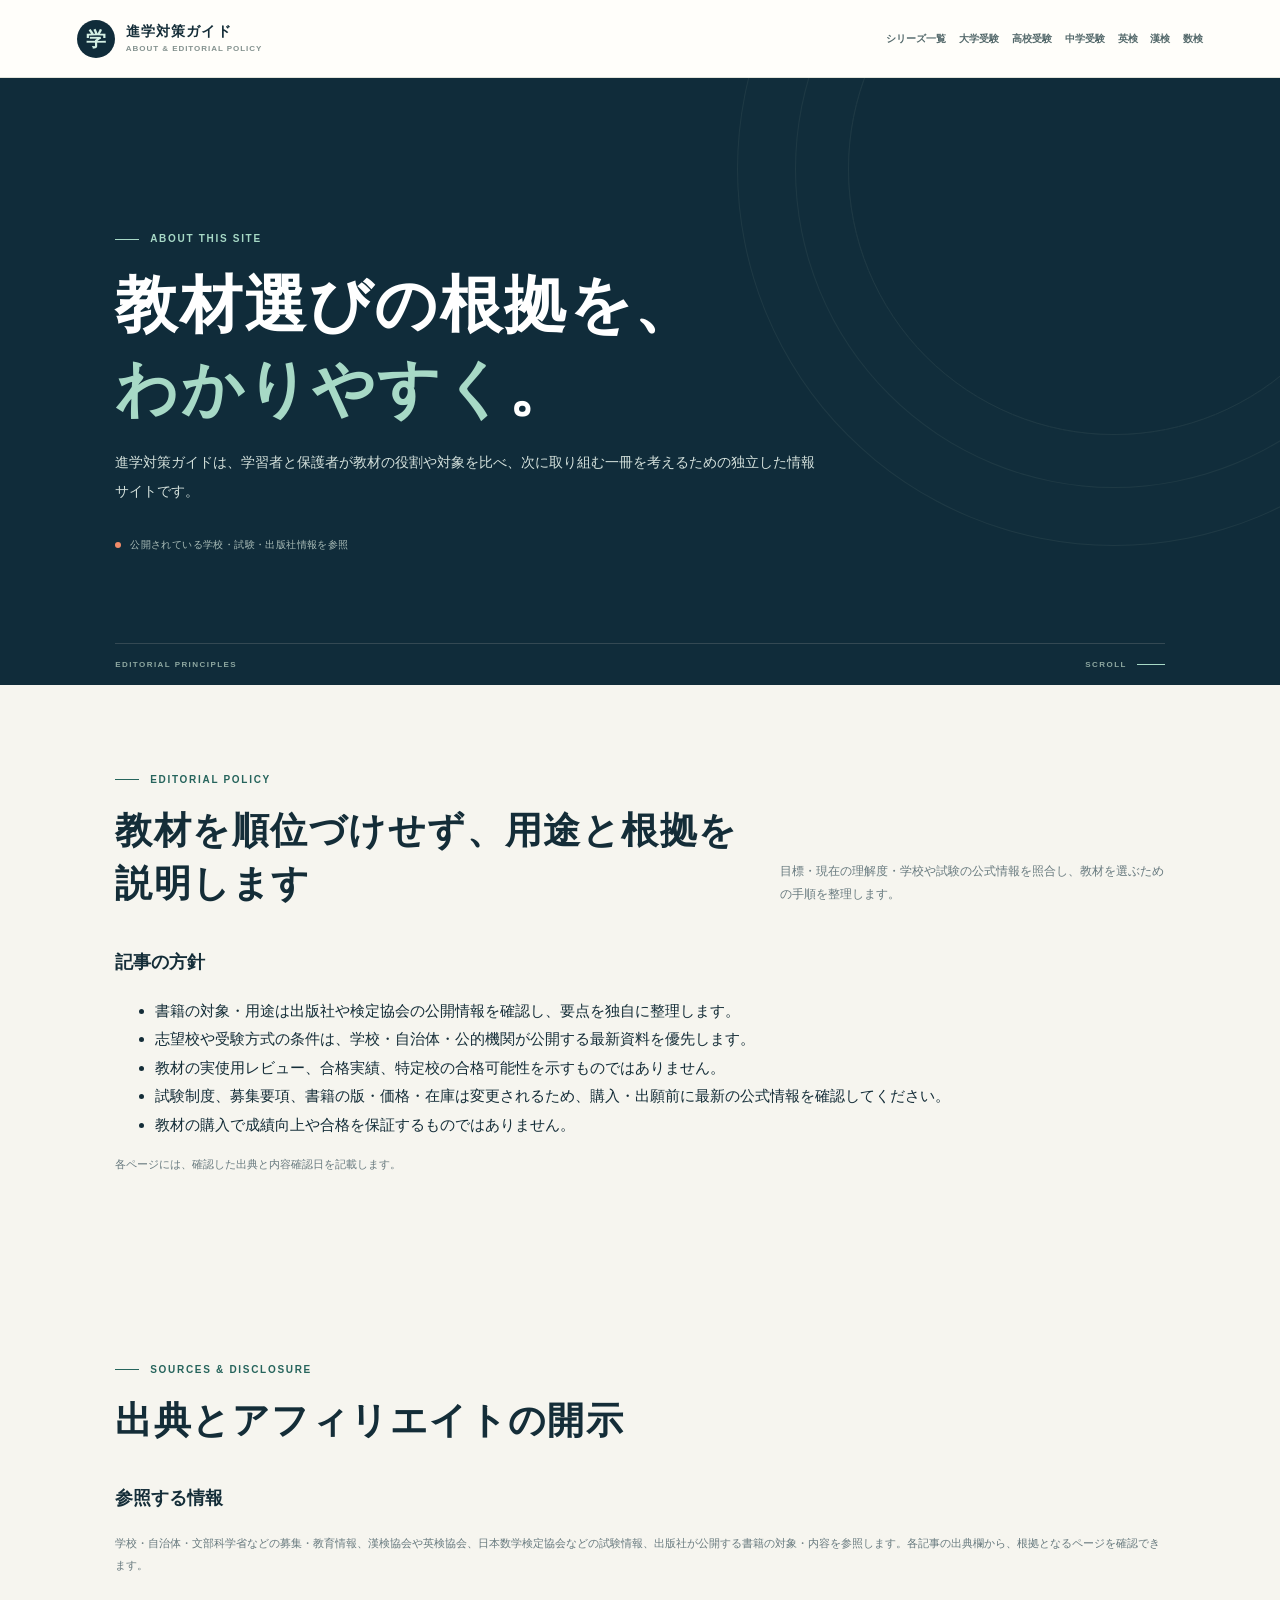
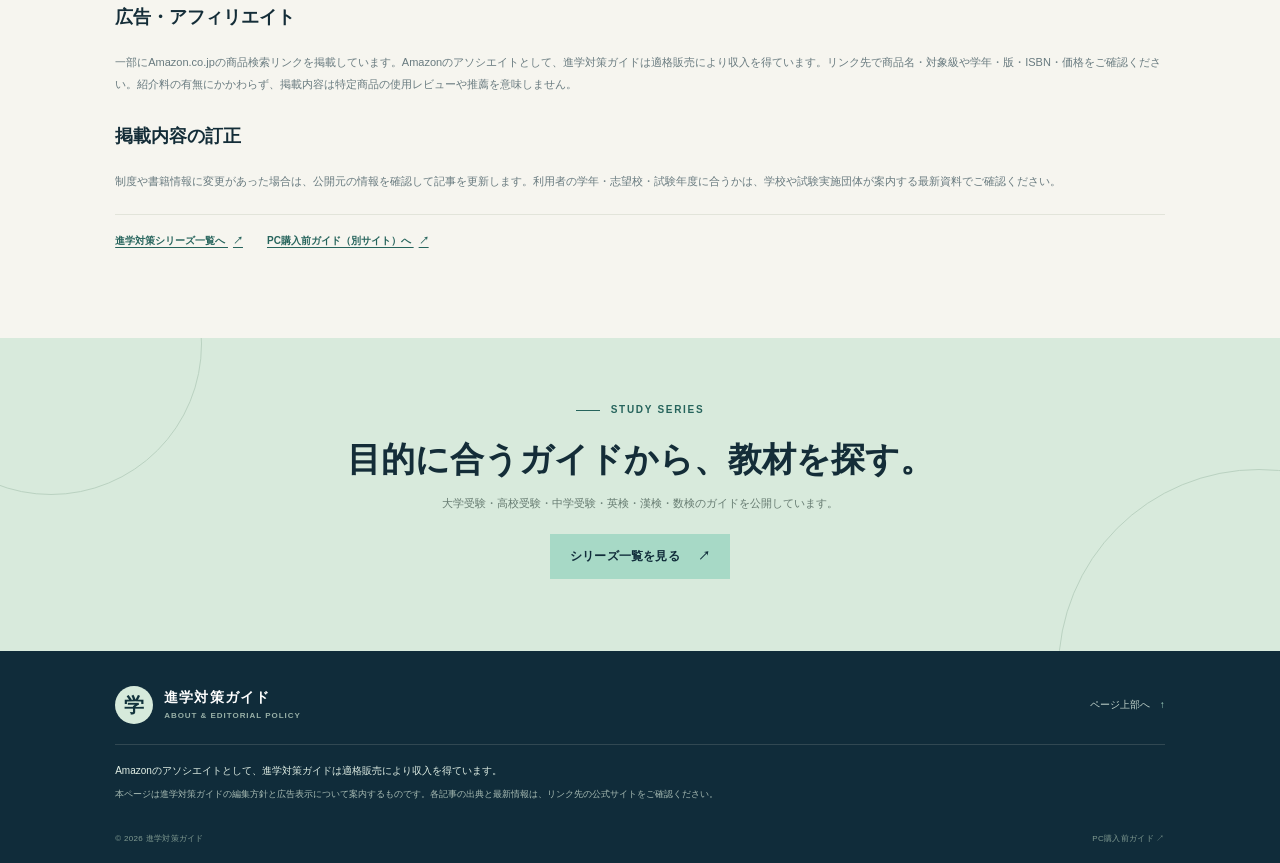
==== commit bfcd2caa: "Add math and arithmetic certification guide" ====
--- a/site/about/index.html
+++ b/site/about/index.html
@@ -2,14 +2,14 @@
 <html lang="ja">
 <head>
 <meta charset="utf-8"><meta name="viewport" content="width=device-width, initial-scale=1"><meta name="theme-color" content="#102c3a">
-<meta name="description" content="進学対策ガイドの編集方針、参考書情報の参照元、更新方法、Amazonアソシエイトについてご案内します。">
+<meta name="description" content="進学対策ガイドの編集方針、大学・高校・中学受験、英検・漢検・数検の参考書情報の参照元、更新方法、Amazonアソシエイトについてご案内します。">
 <meta property="og:type" content="website"><meta property="og:site_name" content="進学対策ガイド"><meta property="og:title" content="サイトについて・編集方針｜進学対策ガイド"><meta property="og:description" content="教材比較の方針、参考にする公式情報、広告・アフィリエイトについてご案内します。"><meta property="og:url" content="https://u-hyt.github.io/school-study-guide/about/">
 <link rel="canonical" href="https://u-hyt.github.io/school-study-guide/about/"><title>サイトについて・編集方針｜進学対策ガイド</title><link rel="stylesheet" href="../eiken-prep/style.css"><link rel="stylesheet" href="extra.css"><script src="../eiken-prep/script.js" defer></script>
 <script type="application/ld+json">{"@context":"https://schema.org","@type":"AboutPage","name":"サイトについて・編集方針｜進学対策ガイド","url":"https://u-hyt.github.io/school-study-guide/about/","isPartOf":{"@type":"WebSite","name":"進学対策ガイド","url":"https://u-hyt.github.io/school-study-guide/"}}</script>
 </head><body><a class="skip-link" href="#main">本文へ移動</a>
-<header class="site-header"><a class="brand" href="../" aria-label="進学対策ガイド トップへ戻る"><span class="brand-mark" aria-hidden="true">学</span><span><strong>進学対策ガイド</strong><small>ABOUT & EDITORIAL POLICY</small></span></a><nav class="main-nav" aria-label="メインナビゲーション"><a href="../">シリーズ一覧</a><a href="../university-books/">大学受験</a><a href="../highschool-entrance/">高校受験</a><a href="../elementary-entrance/">中学受験</a><a href="../eiken-prep/">英検</a><a href="../kanji-kentei/">漢検</a></nav><button class="menu-toggle" type="button" aria-label="メニューを開く" aria-expanded="false"><span></span><span></span></button></header>
+<header class="site-header"><a class="brand" href="../" aria-label="進学対策ガイド トップへ戻る"><span class="brand-mark" aria-hidden="true">学</span><span><strong>進学対策ガイド</strong><small>ABOUT & EDITORIAL POLICY</small></span></a><nav class="main-nav" aria-label="メインナビゲーション"><a href="../">シリーズ一覧</a><a href="../university-books/">大学受験</a><a href="../highschool-entrance/">高校受験</a><a href="../elementary-entrance/">中学受験</a><a href="../eiken-prep/">英検</a><a href="../kanji-kentei/">漢検</a><a href="../math-kentei/">数検</a></nav><button class="menu-toggle" type="button" aria-label="メニューを開く" aria-expanded="false"><span></span><span></span></button></header>
 <main id="main"><section class="hero about-hero" id="top"><div class="hero-copy"><p class="eyebrow"><span class="eyebrow-line"></span> ABOUT THIS SITE</p><h1>教材選びの根拠を、<br><em>わかりやすく</em>。</h1><p class="hero-lead">進学対策ガイドは、学習者と保護者が教材の役割や対象を比べ、次に取り組む一冊を考えるための独立した情報サイトです。</p><div class="hero-note"><span class="note-dot"></span> 公開されている学校・試験・出版社情報を参照</div></div><div class="hero-art about-art" role="img" aria-label="公式情報を見比べて教材を選ぶイメージ"><div class="art-orbit orbit-one"></div><div class="art-orbit orbit-two"></div><div class="art-book book-back"><span>CHECK THE SOURCE</span><b>情報を<br>照合する</b><small>出典と確認日</small></div><div class="art-book book-front"><span>YOUR NEXT STEP</span><b>目的に<br>合わせて</b><small>一冊ずつ選ぶ</small><i>学</i></div></div><div class="hero-bottom"><span>EDITORIAL PRINCIPLES</span><span class="scroll-mark">SCROLL <i></i></span></div></section>
 <section class="section sources-section"><div class="section-heading"><div><p class="eyebrow"><span class="eyebrow-line"></span> EDITORIAL POLICY</p><h2>教材を順位づけせず、用途と根拠を説明します</h2></div><p class="section-intro">目標・現在の理解度・学校や試験の公式情報を照合し、教材を選ぶための手順を整理します。</p></div><div class="sources-card policy-card"><h3>記事の方針</h3><ul><li>書籍の対象・用途は出版社や検定協会の公開情報を確認し、要点を独自に整理します。</li><li>志望校や受験方式の条件は、学校・自治体・公的機関が公開する最新資料を優先します。</li><li>教材の実使用レビュー、合格実績、特定校の合格可能性を示すものではありません。</li><li>試験制度、募集要項、書籍の版・価格・在庫は変更されるため、購入・出願前に最新の公式情報を確認してください。</li><li>教材の購入で成績向上や合格を保証するものではありません。</li></ul><p class="sources-asof">各ページには、確認した出典と内容確認日を記載します。</p></div></section>
-<section class="section"><div class="section-heading"><div><p class="eyebrow"><span class="eyebrow-line"></span> SOURCES & DISCLOSURE</p><h2>出典とアフィリエイトの開示</h2></div></div><div class="sources-card policy-card"><h3>参照する情報</h3><p>学校・自治体・文部科学省などの募集・教育情報、漢検協会や英検協会などの試験情報、出版社が公開する書籍の対象・内容を参照します。各記事の出典欄から、根拠となるページを確認できます。</p><h3>広告・アフィリエイト</h3><p>一部にAmazon.co.jpの商品検索リンクを掲載しています。Amazonのアソシエイトとして、進学対策ガイドは適格販売により収入を得ています。リンク先で商品名・対象級や学年・版・ISBN・価格をご確認ください。紹介料の有無にかかわらず、掲載内容は特定商品の使用レビューや推薦を意味しません。</p><h3>掲載内容の訂正</h3><p>制度や書籍情報に変更があった場合は、公開元の情報を確認して記事を更新します。利用者の学年・志望校・試験年度に合うかは、学校や試験実施団体が案内する最新資料でご確認ください。</p><div class="policy-links"><a href="../">進学対策シリーズ一覧へ <span>↗</span></a><a href="https://u-hyt.github.io/hyu-site/">PC購入前ガイド（別サイト）へ <span>↗</span></a></div></div></section>
-<section class="last-cta"><p class="eyebrow"><span class="eyebrow-line"></span> STUDY SERIES</p><h2>目的に合うガイドから、教材を探す。</h2><p>大学受験・高校受験・中学受験・英検・漢検のガイドを公開しています。</p><a class="button button-primary" href="../#series">シリーズ一覧を見る <span aria-hidden="true">↗</span></a></section></main>
+<section class="section"><div class="section-heading"><div><p class="eyebrow"><span class="eyebrow-line"></span> SOURCES & DISCLOSURE</p><h2>出典とアフィリエイトの開示</h2></div></div><div class="sources-card policy-card"><h3>参照する情報</h3><p>学校・自治体・文部科学省などの募集・教育情報、漢検協会や英検協会、日本数学検定協会などの試験情報、出版社が公開する書籍の対象・内容を参照します。各記事の出典欄から、根拠となるページを確認できます。</p><h3>広告・アフィリエイト</h3><p>一部にAmazon.co.jpの商品検索リンクを掲載しています。Amazonのアソシエイトとして、進学対策ガイドは適格販売により収入を得ています。リンク先で商品名・対象級や学年・版・ISBN・価格をご確認ください。紹介料の有無にかかわらず、掲載内容は特定商品の使用レビューや推薦を意味しません。</p><h3>掲載内容の訂正</h3><p>制度や書籍情報に変更があった場合は、公開元の情報を確認して記事を更新します。利用者の学年・志望校・試験年度に合うかは、学校や試験実施団体が案内する最新資料でご確認ください。</p><div class="policy-links"><a href="../">進学対策シリーズ一覧へ <span>↗</span></a><a href="https://u-hyt.github.io/hyu-site/">PC購入前ガイド（別サイト）へ <span>↗</span></a></div></div></section>
+<section class="last-cta"><p class="eyebrow"><span class="eyebrow-line"></span> STUDY SERIES</p><h2>目的に合うガイドから、教材を探す。</h2><p>大学受験・高校受験・中学受験・英検・漢検・数検のガイドを公開しています。</p><a class="button button-primary" href="../#series">シリーズ一覧を見る <span aria-hidden="true">↗</span></a></section></main>
 <footer class="site-footer"><div class="footer-top"><a class="brand brand-footer" href="../"><span class="brand-mark" aria-hidden="true">学</span><span><strong>進学対策ガイド</strong><small>ABOUT & EDITORIAL POLICY</small></span></a><a class="back-top" href="#top">ページ上部へ <span>↑</span></a></div><p class="affiliate-disclosure">Amazonのアソシエイトとして、進学対策ガイドは適格販売により収入を得ています。</p><p class="footer-copy">本ページは進学対策ガイドの編集方針と広告表示について案内するものです。各記事の出典と最新情報は、リンク先の公式サイトをご確認ください。</p><div class="footer-bottom"><span>© 2026 進学対策ガイド</span><span><a href="https://u-hyt.github.io/hyu-site/">PC購入前ガイド ↗</a></span></div></footer></body></html>
